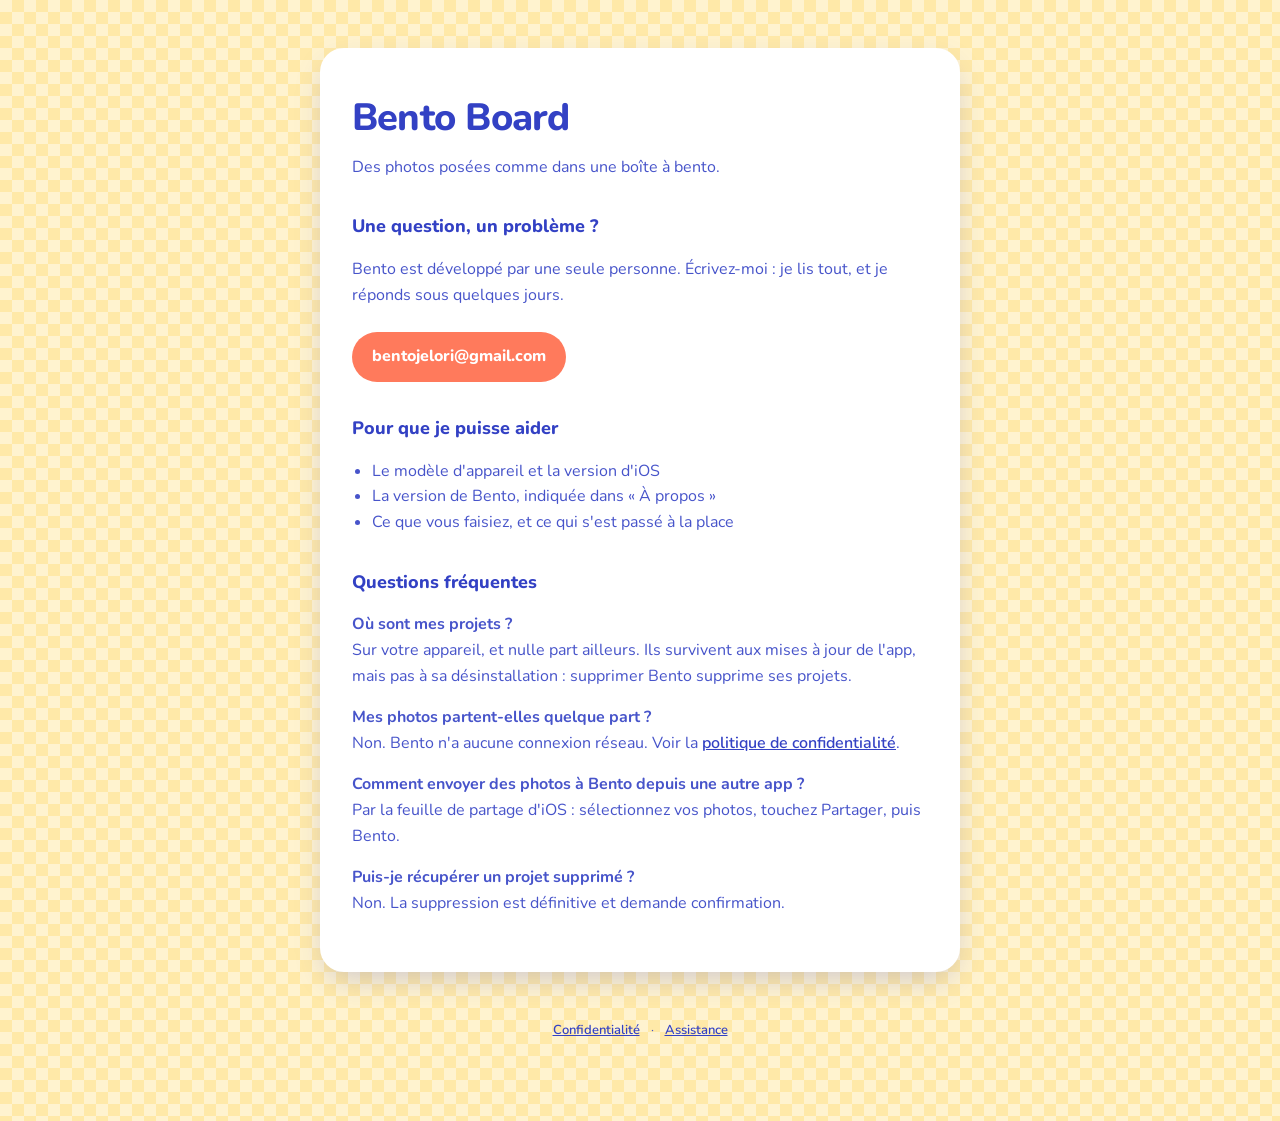
==== index.html @ 22c01ac5 "Bento Board — support and privacy pages" ====
<!doctype html>
<html lang="fr">
<head>
<meta charset="utf-8">
<meta name="viewport" content="width=device-width, initial-scale=1">
<title>Bento Board — assistance</title>
<link rel="preconnect" href="https://fonts.googleapis.com">
<link rel="preconnect" href="https://fonts.gstatic.com" crossorigin>
<link rel="stylesheet" href="https://fonts.googleapis.com/css2?family=Nunito:wght@400;600;800&display=swap">
<style>
  :root {
    --electric: #3341c4;
    --coral: #ff7a5c;
    --amber: #ffc24e;
    --pale-yellow: #ffe9a8;
    --cream: #fff3cf;
    --ink: #3341c4;
    --muted: #4754ca;
  }
  * { box-sizing: border-box; }
  body {
    margin: 0;
    padding: 0 20px 80px;
    color: var(--ink);
    background-color: var(--cream);
    /* Le damier de l'app, en fond de page : deux jaunes, cases de 12. */
    background-image:
      conic-gradient(var(--pale-yellow) 0 25%, var(--cream) 0 50%,
                     var(--pale-yellow) 0 75%, var(--cream) 0);
    background-size: 24px 24px;
    font-family: Nunito, system-ui, -apple-system, sans-serif;
    line-height: 1.6;
  }
  main {
    max-width: 640px;
    margin: 48px auto;
    background: #fff;
    border-radius: 24px;
    padding: 40px 32px;
    box-shadow: 0 12px 32px -8px color-mix(in srgb, var(--electric) 26%, transparent);
  }
  h1 { font-size: clamp(28px, 6vw, 38px); font-weight: 800; margin: 0 0 6px; letter-spacing: -0.02em; }
  .lede { margin: 0 0 32px; color: var(--muted); }
  h2 { font-size: 18px; font-weight: 800; margin: 32px 0 8px; }
  p, li { color: var(--muted); }
  a { color: var(--electric); font-weight: 600; }
  ul { padding-left: 20px; }
  .mail {
    display: inline-block;
    margin-top: 8px;
    padding: 12px 20px;
    border-radius: 999px;
    background: var(--coral);
    color: #fff;
    text-decoration: none;
    font-weight: 800;
  }
  footer { max-width: 640px; margin: 0 auto; text-align: center; font-size: 13px; color: var(--muted); }
  footer a { margin: 0 8px; }
</style>
</head>
<body>
<main>
  <h1>Bento Board</h1>
  <p class="lede">Des photos posées comme dans une boîte à bento.</p>

  <h2>Une question, un problème&nbsp;?</h2>
  <p>
    Bento est développé par une seule personne. Écrivez-moi&nbsp;: je lis tout,
    et je réponds sous quelques jours.
  </p>
  <p><a class="mail" href="mailto:bentojelori@gmail.com">bentojelori@gmail.com</a></p>

  <h2>Pour que je puisse aider</h2>
  <ul>
    <li>Le modèle d'appareil et la version d'iOS</li>
    <li>La version de Bento, indiquée dans «&nbsp;À propos&nbsp;»</li>
    <li>Ce que vous faisiez, et ce qui s'est passé à la place</li>
  </ul>

  <h2>Questions fréquentes</h2>

  <p><strong>Où sont mes projets&nbsp;?</strong><br>
  Sur votre appareil, et nulle part ailleurs. Ils survivent aux mises à jour de
  l'app, mais pas à sa désinstallation&nbsp;: supprimer Bento supprime ses projets.</p>

  <p><strong>Mes photos partent-elles quelque part&nbsp;?</strong><br>
  Non. Bento n'a aucune connexion réseau. Voir la
  <a href="privacy.html">politique de confidentialité</a>.</p>

  <p><strong>Comment envoyer des photos à Bento depuis une autre app&nbsp;?</strong><br>
  Par la feuille de partage d'iOS&nbsp;: sélectionnez vos photos, touchez
  Partager, puis Bento.</p>

  <p><strong>Puis-je récupérer un projet supprimé&nbsp;?</strong><br>
  Non. La suppression est définitive et demande confirmation.</p>
</main>

<footer>
  <a href="privacy.html">Confidentialité</a> ·
  <a href="index.html">Assistance</a>
</footer>
</body>
</html>
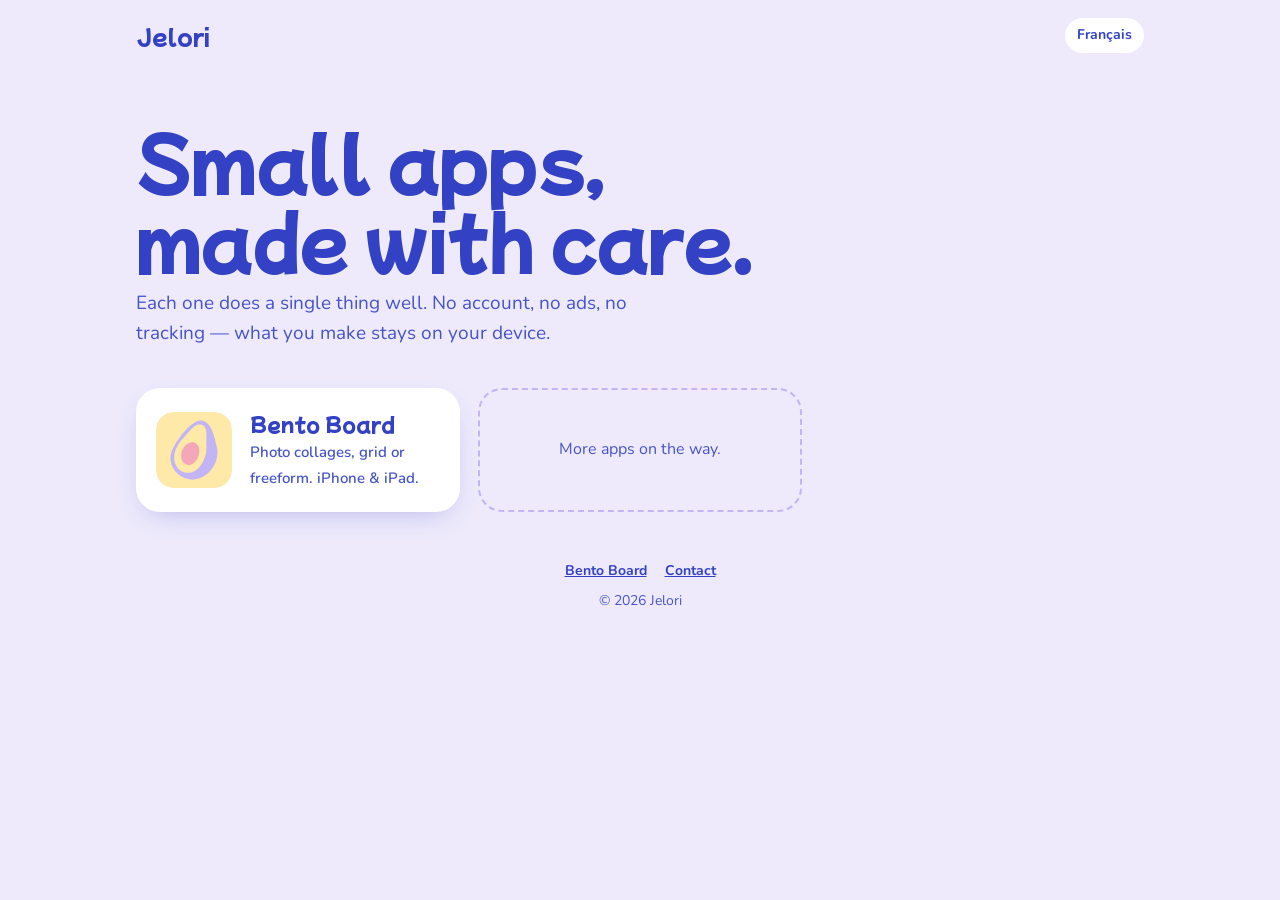
==== commit 4d52194d: "jelori.app: Jelori home, Bento Board landing, EN/FR support and privacy The old privacy.html address" ====
--- a/index.html
+++ b/index.html
@@ -1,104 +1,58 @@
 <!doctype html>
-<html lang="fr">
+<html lang="en">
 <head>
 <meta charset="utf-8">
 <meta name="viewport" content="width=device-width, initial-scale=1">
-<title>Bento Board — assistance</title>
+<title>Jelori — small, honest apps for iPhone and iPad</title>
+<meta name="description" content="Jelori makes small apps for iPhone and iPad that do one thing well: no account, no ads, no tracking. Meet Bento Board, the photo collage app.">
+<link rel="canonical" href="https://jelori.app/">
+<link rel="alternate" hreflang="en" href="https://jelori.app/">
+<link rel="alternate" hreflang="fr" href="https://jelori.app/fr/">
+<link rel="alternate" hreflang="x-default" href="https://jelori.app/">
+<meta property="og:type" content="website">
+<meta property="og:site_name" content="Jelori">
+<meta property="og:title" content="Jelori — small, honest apps">
+<meta property="og:description" content="Apps for iPhone and iPad with no account, no ads and no tracking.">
+<meta property="og:url" content="https://jelori.app/">
+<meta property="og:image" content="https://jelori.app/assets/og-bento.jpg">
+<meta name="twitter:card" content="summary_large_image">
+<link rel="icon" href="favicon.png">
+<link rel="apple-touch-icon" href="apple-touch-icon.png">
 <link rel="preconnect" href="https://fonts.googleapis.com">
 <link rel="preconnect" href="https://fonts.gstatic.com" crossorigin>
-<link rel="stylesheet" href="https://fonts.googleapis.com/css2?family=Nunito:wght@400;600;800&display=swap">
-<style>
-  :root {
-    --electric: #3341c4;
-    --coral: #ff7a5c;
-    --amber: #ffc24e;
-    --pale-yellow: #ffe9a8;
-    --cream: #fff3cf;
-    --ink: #3341c4;
-    --muted: #4754ca;
-  }
-  * { box-sizing: border-box; }
-  body {
-    margin: 0;
-    padding: 0 20px 80px;
-    color: var(--ink);
-    background-color: var(--cream);
-    /* Le damier de l'app, en fond de page : deux jaunes, cases de 12. */
-    background-image:
-      conic-gradient(var(--pale-yellow) 0 25%, var(--cream) 0 50%,
-                     var(--pale-yellow) 0 75%, var(--cream) 0);
-    background-size: 24px 24px;
-    font-family: Nunito, system-ui, -apple-system, sans-serif;
-    line-height: 1.6;
-  }
-  main {
-    max-width: 640px;
-    margin: 48px auto;
-    background: #fff;
-    border-radius: 24px;
-    padding: 40px 32px;
-    box-shadow: 0 12px 32px -8px color-mix(in srgb, var(--electric) 26%, transparent);
-  }
-  h1 { font-size: clamp(28px, 6vw, 38px); font-weight: 800; margin: 0 0 6px; letter-spacing: -0.02em; }
-  .lede { margin: 0 0 32px; color: var(--muted); }
-  h2 { font-size: 18px; font-weight: 800; margin: 32px 0 8px; }
-  p, li { color: var(--muted); }
-  a { color: var(--electric); font-weight: 600; }
-  ul { padding-left: 20px; }
-  .mail {
-    display: inline-block;
-    margin-top: 8px;
-    padding: 12px 20px;
-    border-radius: 999px;
-    background: var(--coral);
-    color: #fff;
-    text-decoration: none;
-    font-weight: 800;
-  }
-  footer { max-width: 640px; margin: 0 auto; text-align: center; font-size: 13px; color: var(--muted); }
-  footer a { margin: 0 8px; }
-</style>
+<link rel="stylesheet" href="https://fonts.googleapis.com/css2?family=Mochiy+Pop+One&family=Nunito:wght@400;600;700;800&display=swap">
+<link rel="stylesheet" href="assets/site.css">
+<script type="application/ld+json">
+{ "@context": "https://schema.org", "@type": "Organization", "name": "Jelori", "url": "https://jelori.app/", "email": "bentojelori@gmail.com" }
+</script>
 </head>
-<body>
+<body class="studio">
+<header class="top">
+  <a class="brand" href="./">Jelori</a>
+  <a class="lang" href="fr/" hreflang="fr" lang="fr">Français</a>
+</header>
+
 <main>
-  <h1>Bento Board</h1>
-  <p class="lede">Des photos posées comme dans une boîte à bento.</p>
+  <section class="intro">
+    <h1>Small apps,<br>made with care.</h1>
+    <p>Each one does a single thing well. No account, no ads, no tracking — what you make stays on your device.</p>
+  </section>
 
-  <h2>Une question, un problème&nbsp;?</h2>
-  <p>
-    Bento est développé par une seule personne. Écrivez-moi&nbsp;: je lis tout,
-    et je réponds sous quelques jours.
-  </p>
-  <p><a class="mail" href="mailto:bentojelori@gmail.com">bentojelori@gmail.com</a></p>
-
-  <h2>Pour que je puisse aider</h2>
-  <ul>
-    <li>Le modèle d'appareil et la version d'iOS</li>
-    <li>La version de Bento, indiquée dans «&nbsp;À propos&nbsp;»</li>
-    <li>Ce que vous faisiez, et ce qui s'est passé à la place</li>
-  </ul>
-
-  <h2>Questions fréquentes</h2>
-
-  <p><strong>Où sont mes projets&nbsp;?</strong><br>
-  Sur votre appareil, et nulle part ailleurs. Ils survivent aux mises à jour de
-  l'app, mais pas à sa désinstallation&nbsp;: supprimer Bento supprime ses projets.</p>
-
-  <p><strong>Mes photos partent-elles quelque part&nbsp;?</strong><br>
-  Non. Bento n'a aucune connexion réseau. Voir la
-  <a href="privacy.html">politique de confidentialité</a>.</p>
-
-  <p><strong>Comment envoyer des photos à Bento depuis une autre app&nbsp;?</strong><br>
-  Par la feuille de partage d'iOS&nbsp;: sélectionnez vos photos, touchez
-  Partager, puis Bento.</p>
-
-  <p><strong>Puis-je récupérer un projet supprimé&nbsp;?</strong><br>
-  Non. La suppression est définitive et demande confirmation.</p>
+  <section class="apps" aria-label="Apps">
+    <a class="app" href="bento/">
+      <img src="assets/bento-icon.png" alt="" width="76" height="76">
+      <div><strong>Bento Board</strong><span>Photo collages, grid or freeform. iPhone &amp; iPad.</span></div>
+    </a>
+    <div class="app soon">More apps on the way.</div>
+  </section>
 </main>
 
-<footer>
-  <a href="privacy.html">Confidentialité</a> ·
-  <a href="index.html">Assistance</a>
+<footer class="foot">
+  <nav>
+    <a href="bento/">Bento Board</a>
+    <a href="mailto:bentojelori@gmail.com">Contact</a>
+  </nav>
+  © 2026 Jelori
 </footer>
 </body>
 </html>
--- a/assets/site.css
+++ b/assets/site.css
@@ -0,0 +1,133 @@
+/* Jelori — une feuille pour tout le site. Les couleurs sont celles de
+   src/theme/brand.ts ; le damier jaune est celui de Bento. */
+:root {
+  --electric: #3341c4;
+  --coral: #ff7a5c;
+  --amber: #ffc24e;
+  --pale-yellow: #ffe9a8;
+  --cream: #fff3cf;
+  --lavender: #c3b5f5;
+  --lavender-pale: #eeeafc;
+  --pink: #f4a7b9;
+  --paper: #ffffff;
+  --ink: #3341c4;
+  --muted: #4754ca;
+}
+* { box-sizing: border-box; }
+html { -webkit-text-size-adjust: 100%; }
+body {
+  margin: 0;
+  color: var(--ink);
+  background-color: var(--cream);
+  background-image:
+    conic-gradient(var(--pale-yellow) 0 25%, var(--cream) 0 50%,
+                   var(--pale-yellow) 0 75%, var(--cream) 0);
+  background-size: 24px 24px;
+  font-family: Nunito, system-ui, -apple-system, sans-serif;
+  line-height: 1.6;
+}
+body.studio { background-image: none; background-color: var(--lavender-pale); }
+h1, h2, .brand { font-family: "Mochiy Pop One", Nunito, system-ui, sans-serif; font-weight: 400; letter-spacing: -0.01em; }
+a { color: var(--electric); font-weight: 700; }
+img { max-width: 100%; height: auto; display: block; }
+
+/* En-tête et pied communs */
+.top {
+  max-width: 1040px; margin: 0 auto; padding: 18px 16px;
+  display: flex; align-items: center; justify-content: space-between; gap: 12px;
+}
+.brand { font-size: 22px; text-decoration: none; color: var(--ink); }
+.lang { font-size: 14px; text-decoration: none; padding: 6px 12px; border-radius: 999px; background: var(--paper); }
+footer.foot {
+  max-width: 1040px; margin: 0 auto; padding: 32px 16px 48px;
+  text-align: center; font-size: 14px; color: var(--muted);
+}
+footer.foot nav { display: flex; flex-wrap: wrap; justify-content: center; gap: 6px 18px; margin-bottom: 8px; }
+
+/* Les pages de texte : assistance, confidentialité */
+.sheet {
+  max-width: 680px; margin: 16px auto 0; background: var(--paper);
+  border-radius: 24px; padding: 36px 28px;
+  box-shadow: 0 12px 32px -8px color-mix(in srgb, var(--electric) 26%, transparent);
+}
+.sheet h1 { font-size: clamp(26px, 5.4vw, 34px); line-height: 1.25; margin: 0 0 6px; }
+.sheet h2 { font-family: Nunito, system-ui, sans-serif; font-weight: 800; font-size: 18px; margin: 30px 0 8px; }
+.sheet p, .sheet li { color: var(--muted); }
+.sheet ul { padding-left: 20px; }
+.lede, .date { margin: 0 0 28px; color: var(--muted); }
+.date { font-size: 14px; }
+.callout {
+  background: var(--lavender-pale); border-radius: 14px; padding: 18px 20px;
+  margin: 24px 0; font-weight: 600; color: var(--ink);
+}
+.mail {
+  display: inline-block; margin-top: 8px; padding: 12px 20px; border-radius: 999px;
+  background: var(--coral); color: #fff; text-decoration: none; font-weight: 800;
+}
+
+/* La page d'une app */
+.hero {
+  max-width: 1040px; margin: 0 auto; padding: 32px 16px 16px;
+  display: grid; grid-template-columns: 1.1fr 0.9fr; gap: 40px; align-items: center;
+}
+.hero-icon { width: 104px; height: 104px; border-radius: 24px; box-shadow: 0 10px 24px -8px color-mix(in srgb, var(--electric) 40%, transparent); }
+.hero h1 { font-size: clamp(38px, 7vw, 64px); line-height: 1.1; margin: 20px 0 12px; }
+.hero .tagline { font-size: clamp(19px, 2.6vw, 23px); font-weight: 700; margin: 0 0 14px; }
+.hero p { color: var(--muted); font-size: 17px; margin: 0 0 24px; }
+.badge {
+  display: inline-flex; align-items: center; gap: 10px; height: 56px; padding: 0 22px 0 18px;
+  border-radius: 14px; background: #000; color: #fff; text-decoration: none;
+  font-family: -apple-system, system-ui, sans-serif; font-weight: 600; font-size: 24px; line-height: 1;
+}
+.badge svg { width: 26px; height: 32px; }
+.badge span { display: flex; flex-direction: column; gap: 2px; letter-spacing: -0.01em; }
+.badge small { font-size: 12px; font-weight: 500; letter-spacing: 0; }
+.facts { display: flex; flex-wrap: wrap; gap: 8px; margin: 22px 0 0; padding: 0; list-style: none; }
+.facts li { background: var(--paper); border-radius: 999px; padding: 6px 14px; font-size: 14px; font-weight: 700; }
+.hero-shot { justify-self: center; max-width: 340px; filter: drop-shadow(0 18px 30px color-mix(in srgb, var(--electric) 25%, transparent)); border-radius: 28px; }
+
+.shots {
+  max-width: 1040px; margin: 24px auto 0; padding: 8px 16px 20px;
+  display: grid; grid-auto-flow: column; grid-auto-columns: minmax(200px, 1fr);
+  gap: 16px; overflow-x: auto; scroll-snap-type: x mandatory;
+}
+.shots img { border-radius: 18px; scroll-snap-align: start; }
+
+.features {
+  max-width: 1040px; margin: 24px auto 0; padding: 0 16px;
+  display: grid; grid-template-columns: repeat(3, 1fr); gap: 16px;
+}
+.card { background: var(--paper); border-radius: 20px; padding: 22px 22px 18px; }
+.card h2 { font-size: 20px; margin: 0 0 8px; }
+.card p { margin: 0; color: var(--muted); }
+.card.alt { background: var(--electric); color: #fff; }
+.card.alt h2, .card.alt p, .card.alt a { color: #fff; }
+
+.cta { text-align: center; padding: 40px 16px 8px; }
+.cta h2 { font-size: clamp(24px, 4vw, 32px); margin: 0 0 18px; }
+
+/* L'accueil Jelori */
+.intro { max-width: 1040px; margin: 0 auto; padding: 48px 16px 24px; }
+.intro h1 { font-size: clamp(40px, 8vw, 72px); margin: 0 0 10px; line-height: 1.1; }
+.intro p { font-size: 19px; color: var(--muted); max-width: 560px; margin: 0; }
+.apps { max-width: 1040px; margin: 0 auto; padding: 16px; display: grid; grid-template-columns: repeat(auto-fill, minmax(280px, 1fr)); gap: 18px; }
+.app {
+  display: flex; gap: 18px; align-items: center; background: var(--paper);
+  border-radius: 24px; padding: 20px; text-decoration: none; color: var(--ink);
+  box-shadow: 0 10px 28px -12px color-mix(in srgb, var(--electric) 35%, transparent);
+  transition: transform .15s ease;
+}
+.app:hover { transform: translateY(-2px); }
+.app img { width: 76px; height: 76px; border-radius: 18px; flex: none; }
+.app strong { font-family: "Mochiy Pop One", Nunito, sans-serif; font-weight: 400; font-size: 20px; display: block; }
+.app span { color: var(--muted); font-weight: 600; font-size: 15px; }
+.app.soon { background: transparent; box-shadow: none; border: 2px dashed var(--lavender); color: var(--muted); justify-content: center; min-height: 116px; }
+
+@media (max-width: 760px) {
+  .hero { grid-template-columns: 1fr; gap: 24px; text-align: center; }
+  .hero-icon { margin: 0 auto; }
+  .facts { justify-content: center; }
+  .hero-shot { max-width: 260px; }
+  .features { grid-template-columns: 1fr; }
+  .sheet { padding: 28px 20px; }
+}
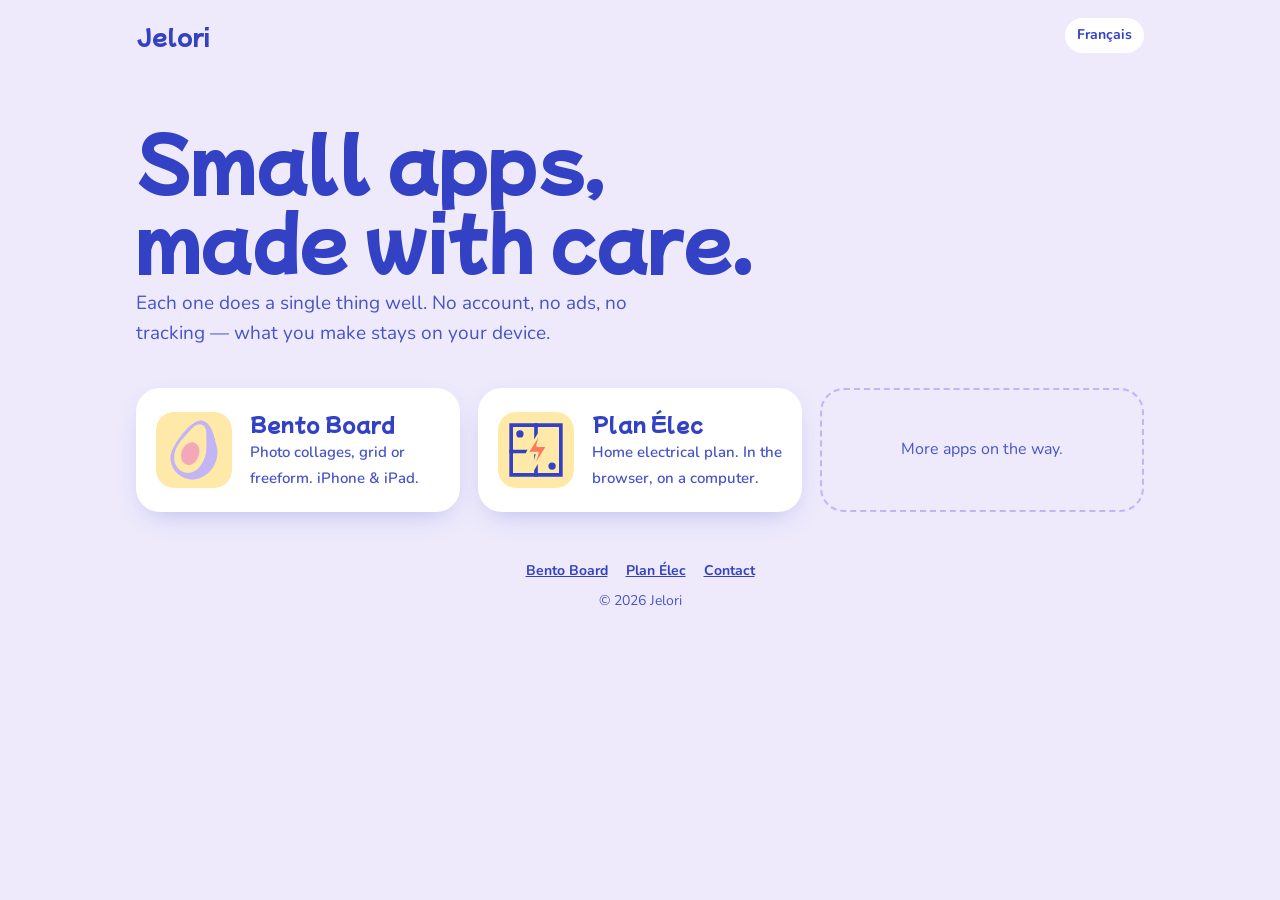
==== commit c786c0fa: "Add Plan Élec page and home card FR/EN presentation pages linking to the GitHub Pages app, icon, scr" ====
--- a/index.html
+++ b/index.html
@@ -3,7 +3,7 @@
 <head>
 <meta charset="utf-8">
 <meta name="viewport" content="width=device-width, initial-scale=1">
-<title>Jelori — small, honest apps for iPhone and iPad</title>
+<title>Jelori — small, honest iPhone apps, makers of Bento Board</title>
 <meta name="description" content="Jelori makes small apps for iPhone and iPad that do one thing well: no account, no ads, no tracking. Meet Bento Board, the photo collage app.">
 <link rel="canonical" href="https://jelori.app/">
 <link rel="alternate" hreflang="en" href="https://jelori.app/">
@@ -21,7 +21,7 @@
 <link rel="preconnect" href="https://fonts.googleapis.com">
 <link rel="preconnect" href="https://fonts.gstatic.com" crossorigin>
 <link rel="stylesheet" href="https://fonts.googleapis.com/css2?family=Mochiy+Pop+One&family=Nunito:wght@400;600;700;800&display=swap">
-<link rel="stylesheet" href="assets/site.css">
+<link rel="stylesheet" href="assets/site.css?v=3">
 <script type="application/ld+json">
 { "@context": "https://schema.org", "@type": "Organization", "name": "Jelori", "url": "https://jelori.app/", "email": "bentojelori@gmail.com" }
 </script>
@@ -43,6 +43,10 @@
       <img src="assets/bento-icon.png" alt="" width="76" height="76">
       <div><strong>Bento Board</strong><span>Photo collages, grid or freeform. iPhone &amp; iPad.</span></div>
     </a>
+    <a class="app" href="plan-elec/">
+      <img src="assets/plan-elec/icon.svg" alt="" width="76" height="76">
+      <div><strong>Plan Élec</strong><span>Home electrical plan. In the browser, on a computer.</span></div>
+    </a>
     <div class="app soon">More apps on the way.</div>
   </section>
 </main>
@@ -50,6 +54,7 @@
 <footer class="foot">
   <nav>
     <a href="bento/">Bento Board</a>
+    <a href="plan-elec/">Plan Élec</a>
     <a href="mailto:bentojelori@gmail.com">Contact</a>
   </nav>
   © 2026 Jelori
--- a/assets/site.css
+++ b/assets/site.css
@@ -106,6 +106,84 @@
 .cta { text-align: center; padding: 40px 16px 8px; }
 .cta h2 { font-size: clamp(24px, 4vw, 32px); margin: 0 0 18px; }
 
+/* L'animation « depuis Photos » : un cycle de 11 s, toutes les pistes
+   synchronisées sur la même durée. Écrans = vraies captures ; la sélection, le
+   doigt et les photos qui tombent dans la planche sont posés par-dessus. */
+.flow {
+  max-width: 1040px; margin: 40px auto 0; padding: 0 16px;
+  display: grid; grid-template-columns: 1fr auto; gap: 48px; align-items: center;
+}
+.flow h2 { font-size: clamp(26px, 4vw, 36px); line-height: 1.2; margin: 0 0 20px; }
+.flow ol { list-style: none; margin: 0; padding: 0; display: grid; gap: 12px; counter-reset: step; }
+.flow li {
+  counter-increment: step; display: grid; grid-template-columns: 44px 1fr; gap: 14px; align-items: center;
+  background: var(--paper); border-radius: 18px; padding: 14px 18px; opacity: .45;
+  animation: 11s infinite both;
+}
+.flow li::before {
+  content: counter(step); display: grid; place-items: center; width: 44px; height: 44px; border-radius: 50%;
+  background: var(--lavender-pale); font-family: "Mochiy Pop One", sans-serif; font-size: 18px;
+}
+.flow li strong { display: block; font-size: 18px; }
+.flow li span { color: var(--muted); }
+.flow li:nth-child(1) { animation-name: step1; }
+.flow li:nth-child(2) { animation-name: step2; }
+.flow li:nth-child(3) { animation-name: step3; }
+@keyframes step1 { 0%, 29% { opacity: 1; transform: none; } 32%, 100% { opacity: .45; } }
+@keyframes step2 { 0%, 29% { opacity: .45; } 32%, 49% { opacity: 1; } 52%, 100% { opacity: .45; } }
+@keyframes step3 { 0%, 49% { opacity: .45; } 52%, 93% { opacity: 1; } 98%, 100% { opacity: .45; } }
+
+.phone {
+  position: relative; width: 290px; aspect-ratio: 1320 / 2868; overflow: hidden;
+  border: 10px solid #15151a; border-radius: 48px; background: #000;
+  box-shadow: 0 24px 48px -16px color-mix(in srgb, var(--electric) 45%, transparent);
+}
+.phone > * { position: absolute; animation: 11s infinite both; }
+.phone .screen { inset: 0; width: 100%; height: 100%; }
+.phone .share { animation-name: share; }
+.phone .board { animation-name: board; }
+.phone .cell { left: 14.47%; width: 71.06%; height: 33.12%; border-radius: 4px; object-fit: cover; }
+.phone .cell.a { top: 16.49%; animation-name: drop-a; }
+.phone .cell.b { top: 50.38%; animation-name: drop-b; }
+.phone .check {
+  width: 7%; aspect-ratio: 1; top: 54.6%; border-radius: 50%;
+  background: #0a84ff; border: 2px solid #fff; display: grid; place-items: center;
+}
+.phone .check::after { content: ""; width: 35%; height: 18%; border: solid #fff; border-width: 0 0 2px 2px; transform: translateY(-20%) rotate(-45deg); }
+.phone .check.a { left: 25%; animation-name: check-a; }
+.phone .check.b { left: 58.3%; animation-name: check-b; }
+.phone .finger {
+  width: 15%; aspect-ratio: 1; border-radius: 50%; translate: -50% -50%;
+  background: rgb(255 255 255 / .55); border: 2px solid rgb(255 255 255 / .9);
+  box-shadow: 0 2px 12px rgb(0 0 0 / .25); animation-name: finger;
+}
+@keyframes share { 0%, 31% { transform: translateY(100%); opacity: 1; } 35.5%, 93% { transform: none; opacity: 1; } 98% { transform: none; opacity: 0; } 99%, 100% { transform: translateY(100%); opacity: 0; } }
+@keyframes board { 0%, 51% { opacity: 0; } 54.5%, 93% { opacity: 1; } 98%, 100% { opacity: 0; } }
+@keyframes drop-a { 0%, 57% { opacity: 0; transform: scale(.6) translateY(-20%); } 60.5% { opacity: 1; transform: scale(1.03); } 62%, 93% { opacity: 1; transform: none; } 98%, 100% { opacity: 0; } }
+@keyframes drop-b { 0%, 62% { opacity: 0; transform: scale(.6) translateY(-20%); } 65.5% { opacity: 1; transform: scale(1.03); } 67%, 93% { opacity: 1; transform: none; } 98%, 100% { opacity: 0; } }
+@keyframes check-a { 0%, 12% { opacity: 0; transform: scale(.4); } 14%, 50% { opacity: 1; transform: none; } 51%, 100% { opacity: 0; } }
+@keyframes check-b { 0%, 23% { opacity: 0; transform: scale(.4); } 25%, 50% { opacity: 1; transform: none; } 51%, 100% { opacity: 0; } }
+@keyframes finger {
+  0%, 5% { left: 16.5%; top: 51%; opacity: 0; transform: none; }
+  8% { left: 16.5%; top: 51%; opacity: 1; transform: none; }
+  11% { left: 16.5%; top: 51%; transform: scale(.75); }
+  13% { left: 16.5%; top: 51%; transform: none; }
+  19% { left: 50%; top: 51%; transform: none; }
+  22% { left: 50%; top: 51%; transform: scale(.75); }
+  24% { left: 50%; top: 51%; opacity: 1; transform: none; }
+  28%, 38% { left: 50%; top: 51%; opacity: 0; }
+  39% { left: 38.3%; top: 49.6%; opacity: 0; }
+  42% { left: 38.3%; top: 49.6%; opacity: 1; transform: none; }
+  45.5% { left: 38.3%; top: 49.6%; transform: scale(.75); }
+  47% { left: 38.3%; top: 49.6%; opacity: 1; transform: none; }
+  50%, 100% { left: 38.3%; top: 49.6%; opacity: 0; }
+}
+@media (prefers-reduced-motion: reduce) {
+  .flow li, .phone > * { animation: none; }
+  .flow li { opacity: 1; }
+  .phone .finger, .phone .check { display: none; }
+}
+
 /* L'accueil Jelori */
 .intro { max-width: 1040px; margin: 0 auto; padding: 48px 16px 24px; }
 .intro h1 { font-size: clamp(40px, 8vw, 72px); margin: 0 0 10px; line-height: 1.1; }
@@ -129,5 +207,152 @@
   .facts { justify-content: center; }
   .hero-shot { max-width: 260px; }
   .features { grid-template-columns: 1fr; }
+  .flow { grid-template-columns: 1fr; gap: 24px; justify-items: center; }
+  .flow h2 { text-align: center; margin-bottom: 14px; }
+  /* Étapes et téléphone doivent tenir ensemble dans l'écran. */
+  .flow ol { gap: 8px; }
+  .flow li { padding: 8px 14px; grid-template-columns: 36px 1fr; }
+  .flow li::before { width: 36px; height: 36px; font-size: 16px; }
+  .flow li span { display: none; }
+  .phone { width: 220px; border-width: 8px; border-radius: 38px; }
   .sheet { padding: 28px 20px; }
 }
+
+/* Le makimono : trois captures d'une même page, prises en la faisant défiler,
+   glissent l'une sur l'autre et n'en font plus qu'une. Un cycle de 9 s. Chaque
+   capture montre la même page décalée de 150 px ; empilées tous les 150 px,
+   leurs recouvrements tombent pile, et seules les barres en trop s'effacent. */
+.makimono {
+  max-width: 1040px; margin: 56px auto 0; padding: 0 16px;
+  display: grid; grid-template-columns: auto 1fr; gap: 56px; align-items: center;
+}
+.makimono h2 { font-size: clamp(26px, 4vw, 36px); line-height: 1.2; margin: 0 0 16px; }
+.makimono p { color: var(--muted); font-size: 17px; margin: 0 0 16px; }
+.makimono ul { list-style: none; margin: 0 0 16px; padding: 0; display: grid; gap: 10px; }
+.makimono li { background: var(--paper); border-radius: 16px; padding: 12px 16px 12px 44px; position: relative; font-weight: 600; }
+.makimono li::before {
+  content: ""; position: absolute; left: 16px; top: 19px; width: 14px; height: 7px;
+  border: solid var(--coral); border-width: 0 0 3px 3px; transform: rotate(-45deg);
+}
+.makimono .note { font-size: 15px; font-style: italic; margin: 0; }
+
+.scroll {
+  order: -1; position: relative; width: 392px; height: 540px;
+  filter: drop-shadow(0 14px 22px color-mix(in srgb, var(--electric) 30%, transparent));
+}
+.scroll > * { position: absolute; animation: 9s infinite both; }
+.scroll .shot { left: 136px; width: 120px; height: 240px; overflow: hidden; background: var(--paper); border-radius: 14px; }
+.scroll .shot.a { top: 0; animation-name: shot-a; }
+.scroll .shot.b { top: 150px; animation-name: shot-b; }
+.scroll .shot.c { top: 300px; animation-name: shot-c; }
+/* Les barres de l'écran : celle du haut avec l'heure, celle du bas avec ses onglets. */
+.shot::before, .shot::after { content: ""; position: absolute; left: 0; right: 0; z-index: 1; background-color: rgb(255 255 255 / .92); background-repeat: no-repeat; }
+.shot::before { top: 0; height: 15px; background-image: linear-gradient(var(--ink), var(--ink)); background-size: 16px 4px; background-position: 12px 6px; }
+.shot::after {
+  bottom: 0; height: 20px; border-top: 1px solid var(--lavender-pale);
+  background-image: radial-gradient(circle, var(--electric) 3px, transparent 3.5px), radial-gradient(circle, var(--lavender) 3px, transparent 3.5px), radial-gradient(circle, var(--lavender) 3px, transparent 3.5px);
+  background-size: 8px 8px; background-position: 26px 6px, 56px 6px, 86px 6px;
+}
+.shot.b::before, .shot.c::before { animation: 9s infinite both bar-off; }
+
+.shot .page { position: absolute; left: 0; right: 0; top: 0; height: 540px; padding: 24px 10px 0; display: flex; flex-direction: column; gap: 6px; }
+.shot.b .page { top: -150px; }
+.shot.c .page { top: -300px; }
+.page i { display: block; flex: none; height: 5px; border-radius: 3px; background: var(--lavender); }
+.page .t { height: 9px; width: 64%; background: var(--ink); margin-bottom: 4px; }
+.page .h { height: 7px; width: 46%; background: var(--coral); margin-top: 10px; }
+.page .s { width: 52%; }
+.page .ph {
+  height: 70px; border-radius: 8px; margin: 2px 0 6px;
+  background: radial-gradient(circle at 34% 58%, var(--amber) 0 15px, transparent 16px), radial-gradient(circle at 66% 44%, #f6d23c 0 12px, transparent 13px), var(--pale-yellow);
+}
+.page .ph.b {
+  margin-top: 10px;
+  background: radial-gradient(circle at 60% 55%, var(--coral) 0 17px, transparent 18px), linear-gradient(160deg, var(--pink), var(--lavender));
+}
+.page .li { height: 14px; background: radial-gradient(circle at 6px 7px, var(--amber) 0 5px, transparent 5.5px) no-repeat, linear-gradient(var(--lavender-pale), var(--lavender-pale)) 18px 4px / 70% 6px no-repeat; margin: 3px 0; }
+.page .btn { height: 16px; width: 60%; align-self: center; border-radius: 99px; background: var(--coral); margin-top: 14px; }
+
+/* La couture, en pointillé, au milieu de chaque recouvrement. */
+.scroll .seam { left: 130px; width: 132px; height: 0; border-top: 2px dashed var(--coral); z-index: 2; animation-name: seam; }
+.scroll .seam.a { top: 195px; }
+.scroll .seam.b { top: 345px; }
+
+@keyframes shot-a {
+  0%, 3% { opacity: 0; transform: translate(-136px, 150px) scale(.9); }
+  7%, 34% { opacity: 1; transform: translate(-136px, 150px); border-radius: 14px; }
+  50%, 90% { opacity: 1; transform: none; border-radius: 14px 14px 0 0; }
+  96%, 100% { opacity: 0; transform: none; border-radius: 14px 14px 0 0; }
+}
+@keyframes shot-b {
+  0%, 11% { opacity: 0; transform: scale(.9); }
+  15%, 34% { opacity: 1; transform: none; border-radius: 14px; }
+  50%, 90% { opacity: 1; transform: none; border-radius: 0; }
+  96%, 100% { opacity: 0; transform: none; border-radius: 0; }
+}
+@keyframes shot-c {
+  0%, 19% { opacity: 0; transform: translate(136px, -150px) scale(.9); }
+  23%, 34% { opacity: 1; transform: translate(136px, -150px); border-radius: 14px; }
+  50%, 90% { opacity: 1; transform: none; border-radius: 0 0 14px 14px; }
+  96%, 100% { opacity: 0; transform: none; border-radius: 0 0 14px 14px; }
+}
+@keyframes bar-off { 0%, 42% { opacity: 1; } 48%, 100% { opacity: 0; } }
+@keyframes seam { 0%, 49% { opacity: 0; transform: scaleX(0); } 54% { opacity: 1; transform: none; } 70% { opacity: 1; } 78%, 100% { opacity: 0; } }
+
+@media (prefers-reduced-motion: reduce) {
+  .scroll > *, .shot::before { animation: none; }
+  .scroll .shot.a { border-radius: 14px 14px 0 0; }
+  .scroll .shot.b { border-radius: 0; }
+  .scroll .shot.c { border-radius: 0 0 14px 14px; }
+  .shot.b::before, .shot.c::before { opacity: 0; }
+  .scroll .seam { display: none; }
+}
+@media (max-width: 760px) {
+  .makimono { grid-template-columns: 1fr; gap: 24px; justify-items: center; }
+  .makimono h2 { text-align: center; }
+  .scroll { order: 0; zoom: .8; }
+}
+
+/* Les apps web (Plan Élec) : bouton d'ouverture au lieu du badge App Store,
+   captures d'écran en paysage plutôt qu'en portrait. */
+.open {
+  display: inline-flex; align-items: center; gap: 10px; height: 56px; padding: 0 24px;
+  border-radius: 14px; background: var(--electric); color: #fff; text-decoration: none;
+  font-weight: 800; font-size: 19px;
+  box-shadow: 0 10px 24px -10px color-mix(in srgb, var(--electric) 60%, transparent);
+}
+.open:hover { background: color-mix(in srgb, var(--electric) 88%, #000); }
+.open small { font-weight: 600; font-size: 14px; opacity: .8; }
+.hero.wide { grid-template-columns: 1fr; text-align: center; max-width: 860px; }
+.hero.wide .hero-icon { margin: 0 auto; }
+.hero.wide .facts { justify-content: center; }
+.wide-shot { max-width: 1040px; margin: 8px auto 0; padding: 0 16px; }
+.wide-shot img { border-radius: 18px; box-shadow: 0 18px 40px -16px color-mix(in srgb, var(--electric) 45%, transparent); }
+.wide-shot figcaption, .shots.paper figcaption { margin-top: 10px; text-align: center; color: var(--muted); font-size: 15px; font-weight: 600; }
+.shots.paper { grid-auto-flow: row; grid-template-columns: 1fr 1fr; overflow: visible; }
+.shots.paper figure { margin: 0; }
+.shots.paper img { border-radius: 10px; background: #fff; box-shadow: 0 10px 28px -12px color-mix(in srgb, var(--electric) 40%, transparent); }
+.note-web { margin: 18px auto 0; max-width: 560px; font-size: 15px; color: var(--muted); }
+@media (max-width: 760px) { .shots.paper { grid-template-columns: 1fr; } }
+
+/* Usages et questions fréquentes : des cartes, comme les fonctionnalités. */
+.uses, .faq { max-width: 1040px; margin: 56px auto 0; padding: 0 16px; }
+.uses h2, .faq h2 { font-size: clamp(26px, 4vw, 36px); line-height: 1.2; margin: 0 0 20px; }
+.uses ul { list-style: none; margin: 0; padding: 0; display: grid; grid-template-columns: repeat(4, 1fr); gap: 16px; }
+.uses h3, .faq h3 { font-family: Nunito, system-ui, sans-serif; font-weight: 800; font-size: 18px; line-height: 1.35; margin: 0 0 6px; }
+.faq { max-width: 760px; display: grid; gap: 12px; }
+.faq h2 { margin-bottom: 8px; }
+.faq details { padding: 16px 22px; }
+.faq summary { cursor: pointer; list-style: none; display: flex; justify-content: space-between; gap: 16px; align-items: center; }
+.faq summary::-webkit-details-marker { display: none; }
+.faq summary::after { content: "+"; font-size: 24px; font-weight: 800; color: var(--coral); line-height: 1; }
+.faq details[open] summary::after { content: "–"; }
+.faq summary h3 { margin: 0; }
+.faq details p { margin: 10px 0 0; }
+@media (max-width: 760px) {
+  .uses ul { grid-template-columns: 1fr 1fr; }
+  .uses h2, .faq h2 { text-align: center; }
+}
+@media (max-width: 480px) {
+  .uses ul { grid-template-columns: 1fr; }
+}
